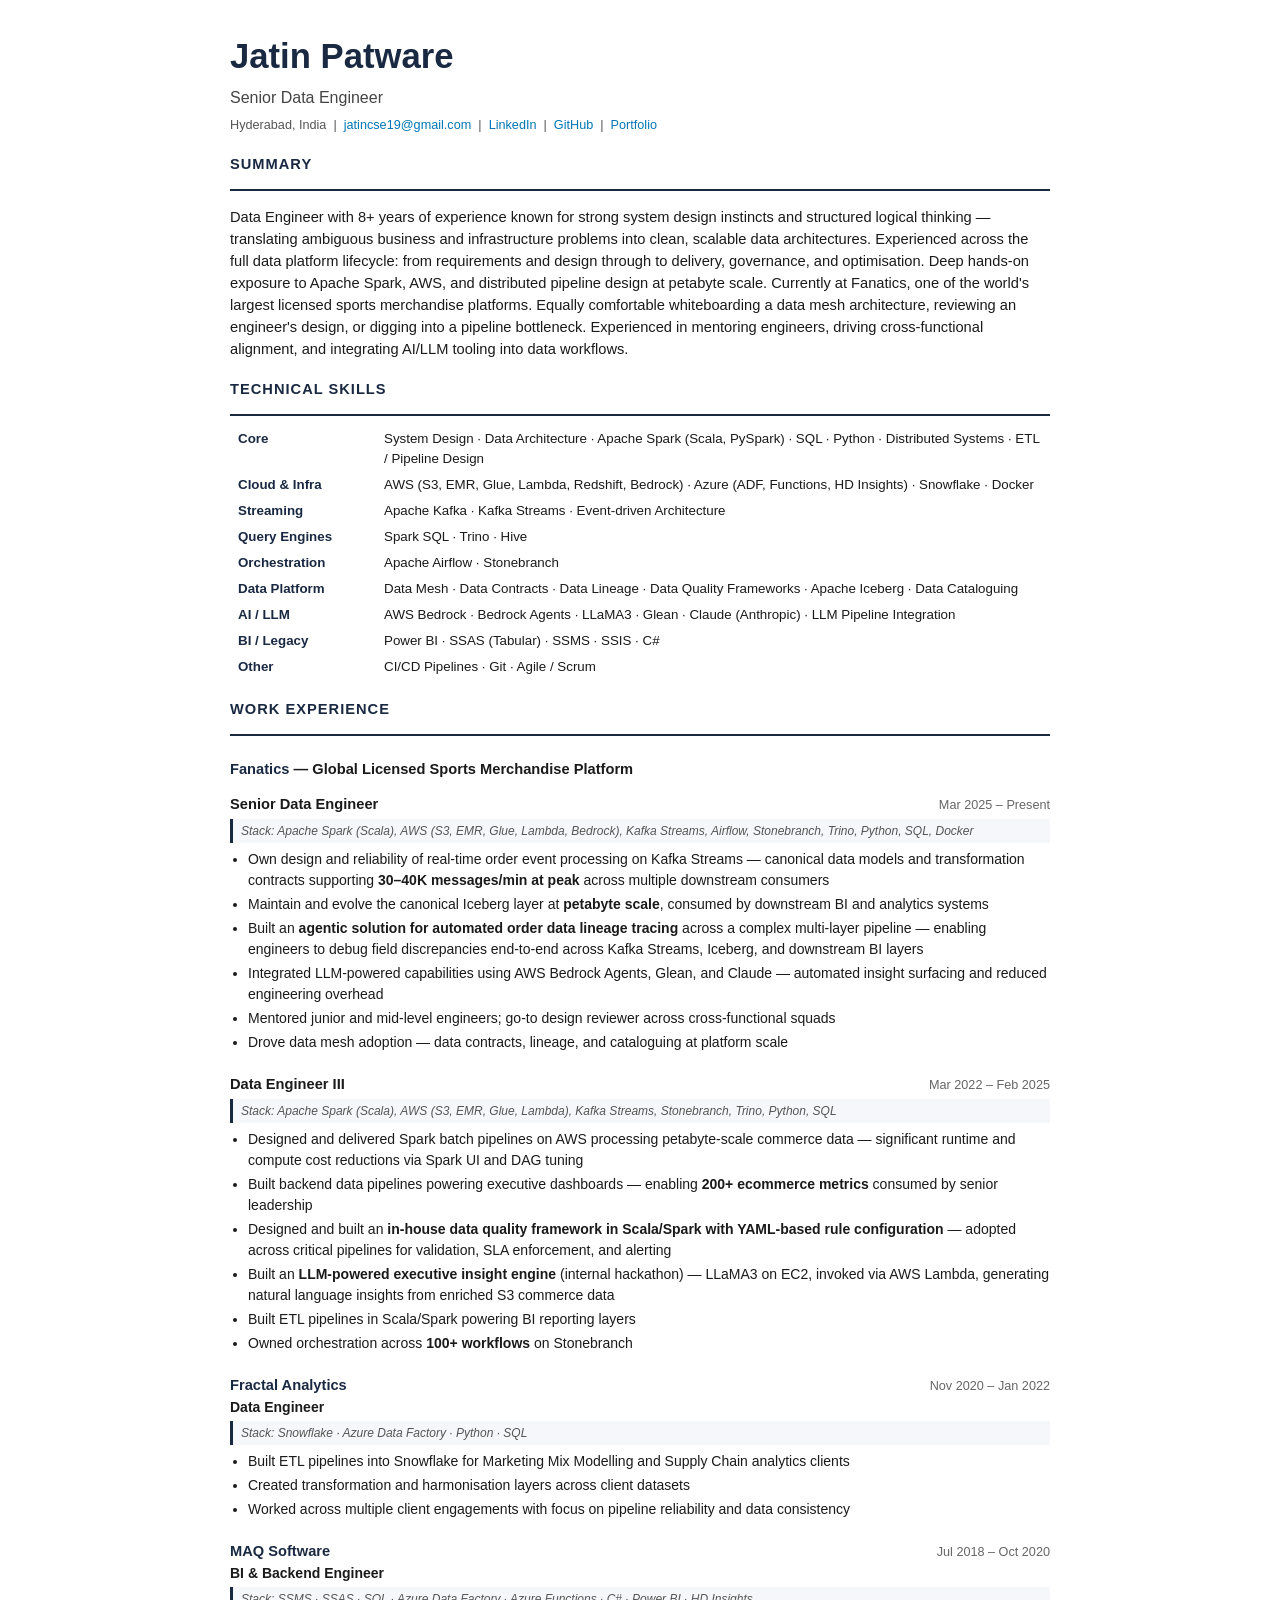
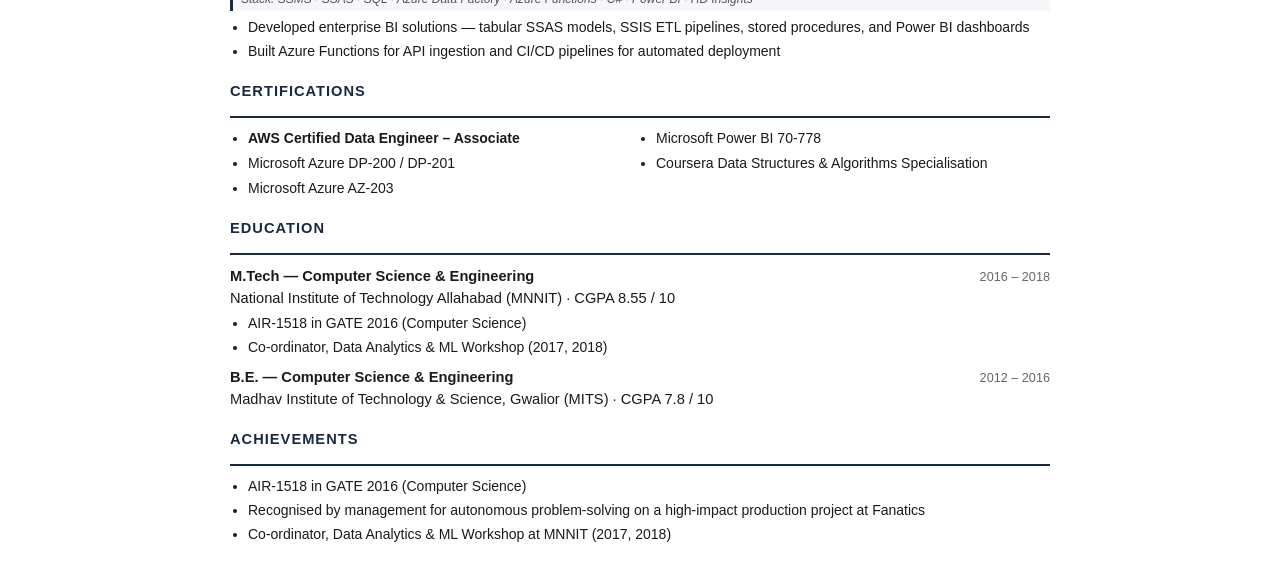
==== resume/resume_print.html @ 41a650df "Add updated resume HTML, PDF and markdown with new bullets 🤖 Generated with [Claude Code](https://cl" ====
<!DOCTYPE html>
<html lang="en">
<head>
<meta charset="UTF-8"/>
<title>Jatin Patware — Senior Data Engineer</title>
<style>
  body { font-family: Calibri, Arial, sans-serif; font-size: 11pt; color: #1a1a1a; max-width: 820px; margin: 0 auto; padding: 30px 40px; line-height: 1.5; }
  h1 { font-size: 26pt; color: #1a2942; margin: 0 0 4px 0; }
  .subtitle { font-size: 12pt; color: #444; margin-bottom: 6px; }
  .contact { font-size: 9.5pt; color: #555; margin-bottom: 18px; }
  .contact a { color: #0077b5; text-decoration: none; }
  hr { border: none; border-top: 2px solid #1a2942; margin: 14px 0 10px 0; }
  h2 { font-size: 11pt; font-weight: 700; color: #1a2942; text-transform: uppercase; letter-spacing: 1px; margin: 18px 0 2px 0; }
  h3 { font-size: 11pt; font-weight: 700; margin: 12px 0 1px 0; color: #1a1a1a; }
  .company { color: #1a2942; font-weight: 600; }
  .role-header { display: flex; justify-content: space-between; align-items: baseline; }
  .date { font-size: 9.5pt; color: #666; white-space: nowrap; }
  .stack { font-size: 9pt; color: #555; font-style: italic; margin: 3px 0 6px 0; background: #f5f7fa; padding: 3px 8px; border-left: 3px solid #1a2942; }
  ul { margin: 4px 0 8px 0; padding-left: 18px; }
  li { margin-bottom: 3px; font-size: 10.5pt; }
  table { width: 100%; border-collapse: collapse; font-size: 10pt; margin-top: 6px; }
  td { padding: 3px 8px; vertical-align: top; }
  td:first-child { font-weight: 600; color: #1a2942; width: 130px; white-space: nowrap; }
  .cert-list { columns: 2; font-size: 10.5pt; }
  .cert-list li { margin-bottom: 4px; }
  @media print {
    body { padding: 20px 30px; }
    a { color: #0077b5 !important; }
  }
</style>
</head>
<body>

<h1>Jatin Patware</h1>
<div class="subtitle">Senior Data Engineer</div>
<div class="contact">
  Hyderabad, India &nbsp;|&nbsp;
  <a href="mailto:jatincse19@gmail.com">jatincse19@gmail.com</a> &nbsp;|&nbsp;
  <a href="https://linkedin.com/in/jatin-patware-b9411183">LinkedIn</a> &nbsp;|&nbsp;
  <a href="https://github.com/jatinpatware">GitHub</a> &nbsp;|&nbsp;
  <a href="https://jatinpatware.github.io">Portfolio</a>
</div>

<h2>Summary</h2><hr/>
<p>Data Engineer with 8+ years of experience known for strong system design instincts and structured logical thinking — translating ambiguous business and infrastructure problems into clean, scalable data architectures. Experienced across the full data platform lifecycle: from requirements and design through to delivery, governance, and optimisation. Deep hands-on exposure to Apache Spark, AWS, and distributed pipeline design at petabyte scale. Currently at Fanatics, one of the world's largest licensed sports merchandise platforms. Equally comfortable whiteboarding a data mesh architecture, reviewing an engineer's design, or digging into a pipeline bottleneck. Experienced in mentoring engineers, driving cross-functional alignment, and integrating AI/LLM tooling into data workflows.</p>

<h2>Technical Skills</h2><hr/>
<table>
  <tr><td>Core</td><td>System Design · Data Architecture · Apache Spark (Scala, PySpark) · SQL · Python · Distributed Systems · ETL / Pipeline Design</td></tr>
  <tr><td>Cloud &amp; Infra</td><td>AWS (S3, EMR, Glue, Lambda, Redshift, Bedrock) · Azure (ADF, Functions, HD Insights) · Snowflake · Docker</td></tr>
  <tr><td>Streaming</td><td>Apache Kafka · Kafka Streams · Event-driven Architecture</td></tr>
  <tr><td>Query Engines</td><td>Spark SQL · Trino · Hive</td></tr>
  <tr><td>Orchestration</td><td>Apache Airflow · Stonebranch</td></tr>
  <tr><td>Data Platform</td><td>Data Mesh · Data Contracts · Data Lineage · Data Quality Frameworks · Apache Iceberg · Data Cataloguing</td></tr>
  <tr><td>AI / LLM</td><td>AWS Bedrock · Bedrock Agents · LLaMA3 · Glean · Claude (Anthropic) · LLM Pipeline Integration</td></tr>
  <tr><td>BI / Legacy</td><td>Power BI · SSAS (Tabular) · SSMS · SSIS · C#</td></tr>
  <tr><td>Other</td><td>CI/CD Pipelines · Git · Agile / Scrum</td></tr>
</table>

<h2>Work Experience</h2><hr/>

<div class="role-header"><h3><span class="company">Fanatics</span> — Global Licensed Sports Merchandise Platform</h3></div>

<div class="role-header"><h3>Senior Data Engineer</h3><span class="date">Mar 2025 – Present</span></div>
<div class="stack">Stack: Apache Spark (Scala), AWS (S3, EMR, Glue, Lambda, Bedrock), Kafka Streams, Airflow, Stonebranch, Trino, Python, SQL, Docker</div>
<ul>
  <li>Own design and reliability of real-time order event processing on Kafka Streams — canonical data models and transformation contracts supporting <strong>30–40K messages/min at peak</strong> across multiple downstream consumers</li>
  <li>Maintain and evolve the canonical Iceberg layer at <strong>petabyte scale</strong>, consumed by downstream BI and analytics systems</li>
  <li>Built an <strong>agentic solution for automated order data lineage tracing</strong> across a complex multi-layer pipeline — enabling engineers to debug field discrepancies end-to-end across Kafka Streams, Iceberg, and downstream BI layers</li>
  <li>Integrated LLM-powered capabilities using AWS Bedrock Agents, Glean, and Claude — automated insight surfacing and reduced engineering overhead</li>
  <li>Mentored junior and mid-level engineers; go-to design reviewer across cross-functional squads</li>
  <li>Drove data mesh adoption — data contracts, lineage, and cataloguing at platform scale</li>
</ul>

<div class="role-header"><h3>Data Engineer III</h3><span class="date">Mar 2022 – Feb 2025</span></div>
<div class="stack">Stack: Apache Spark (Scala), AWS (S3, EMR, Glue, Lambda), Kafka Streams, Stonebranch, Trino, Python, SQL</div>
<ul>
  <li>Designed and delivered Spark batch pipelines on AWS processing petabyte-scale commerce data — significant runtime and compute cost reductions via Spark UI and DAG tuning</li>
  <li>Built backend data pipelines powering executive dashboards — enabling <strong>200+ ecommerce metrics</strong> consumed by senior leadership</li>
  <li>Designed and built an <strong>in-house data quality framework in Scala/Spark with YAML-based rule configuration</strong> — adopted across critical pipelines for validation, SLA enforcement, and alerting</li>
  <li>Built an <strong>LLM-powered executive insight engine</strong> (internal hackathon) — LLaMA3 on EC2, invoked via AWS Lambda, generating natural language insights from enriched S3 commerce data</li>
  <li>Built ETL pipelines in Scala/Spark powering BI reporting layers</li>
  <li>Owned orchestration across <strong>100+ workflows</strong> on Stonebranch</li>
</ul>

<div class="role-header"><h3><span class="company">Fractal Analytics</span></h3><span class="date">Nov 2020 – Jan 2022</span></div>
<div style="font-size:10.5pt; font-weight:600;">Data Engineer</div>
<div class="stack">Stack: Snowflake · Azure Data Factory · Python · SQL</div>
<ul>
  <li>Built ETL pipelines into Snowflake for Marketing Mix Modelling and Supply Chain analytics clients</li>
  <li>Created transformation and harmonisation layers across client datasets</li>
  <li>Worked across multiple client engagements with focus on pipeline reliability and data consistency</li>
</ul>

<div class="role-header"><h3><span class="company">MAQ Software</span></h3><span class="date">Jul 2018 – Oct 2020</span></div>
<div style="font-size:10.5pt; font-weight:600;">BI &amp; Backend Engineer</div>
<div class="stack">Stack: SSMS · SSAS · SQL · Azure Data Factory · Azure Functions · C# · Power BI · HD Insights</div>
<ul>
  <li>Developed enterprise BI solutions — tabular SSAS models, SSIS ETL pipelines, stored procedures, and Power BI dashboards</li>
  <li>Built Azure Functions for API ingestion and CI/CD pipelines for automated deployment</li>
</ul>

<h2>Certifications</h2><hr/>
<ul class="cert-list">
  <li><strong>AWS Certified Data Engineer – Associate</strong></li>
  <li>Microsoft Azure DP-200 / DP-201</li>
  <li>Microsoft Azure AZ-203</li>
  <li>Microsoft Power BI 70-778</li>
  <li>Coursera Data Structures &amp; Algorithms Specialisation</li>
</ul>

<h2>Education</h2><hr/>
<div class="role-header"><strong>M.Tech — Computer Science &amp; Engineering</strong><span class="date">2016 – 2018</span></div>
<div>National Institute of Technology Allahabad (MNNIT) · CGPA 8.55 / 10</div>
<ul>
  <li>AIR-1518 in GATE 2016 (Computer Science)</li>
  <li>Co-ordinator, Data Analytics &amp; ML Workshop (2017, 2018)</li>
</ul>

<div class="role-header"><strong>B.E. — Computer Science &amp; Engineering</strong><span class="date">2012 – 2016</span></div>
<div>Madhav Institute of Technology &amp; Science, Gwalior (MITS) · CGPA 7.8 / 10</div>

<h2>Achievements</h2><hr/>
<ul>
  <li>AIR-1518 in GATE 2016 (Computer Science)</li>
  <li>Recognised by management for autonomous problem-solving on a high-impact production project at Fanatics</li>
  <li>Co-ordinator, Data Analytics &amp; ML Workshop at MNNIT (2017, 2018)</li>
</ul>

</body>
</html>
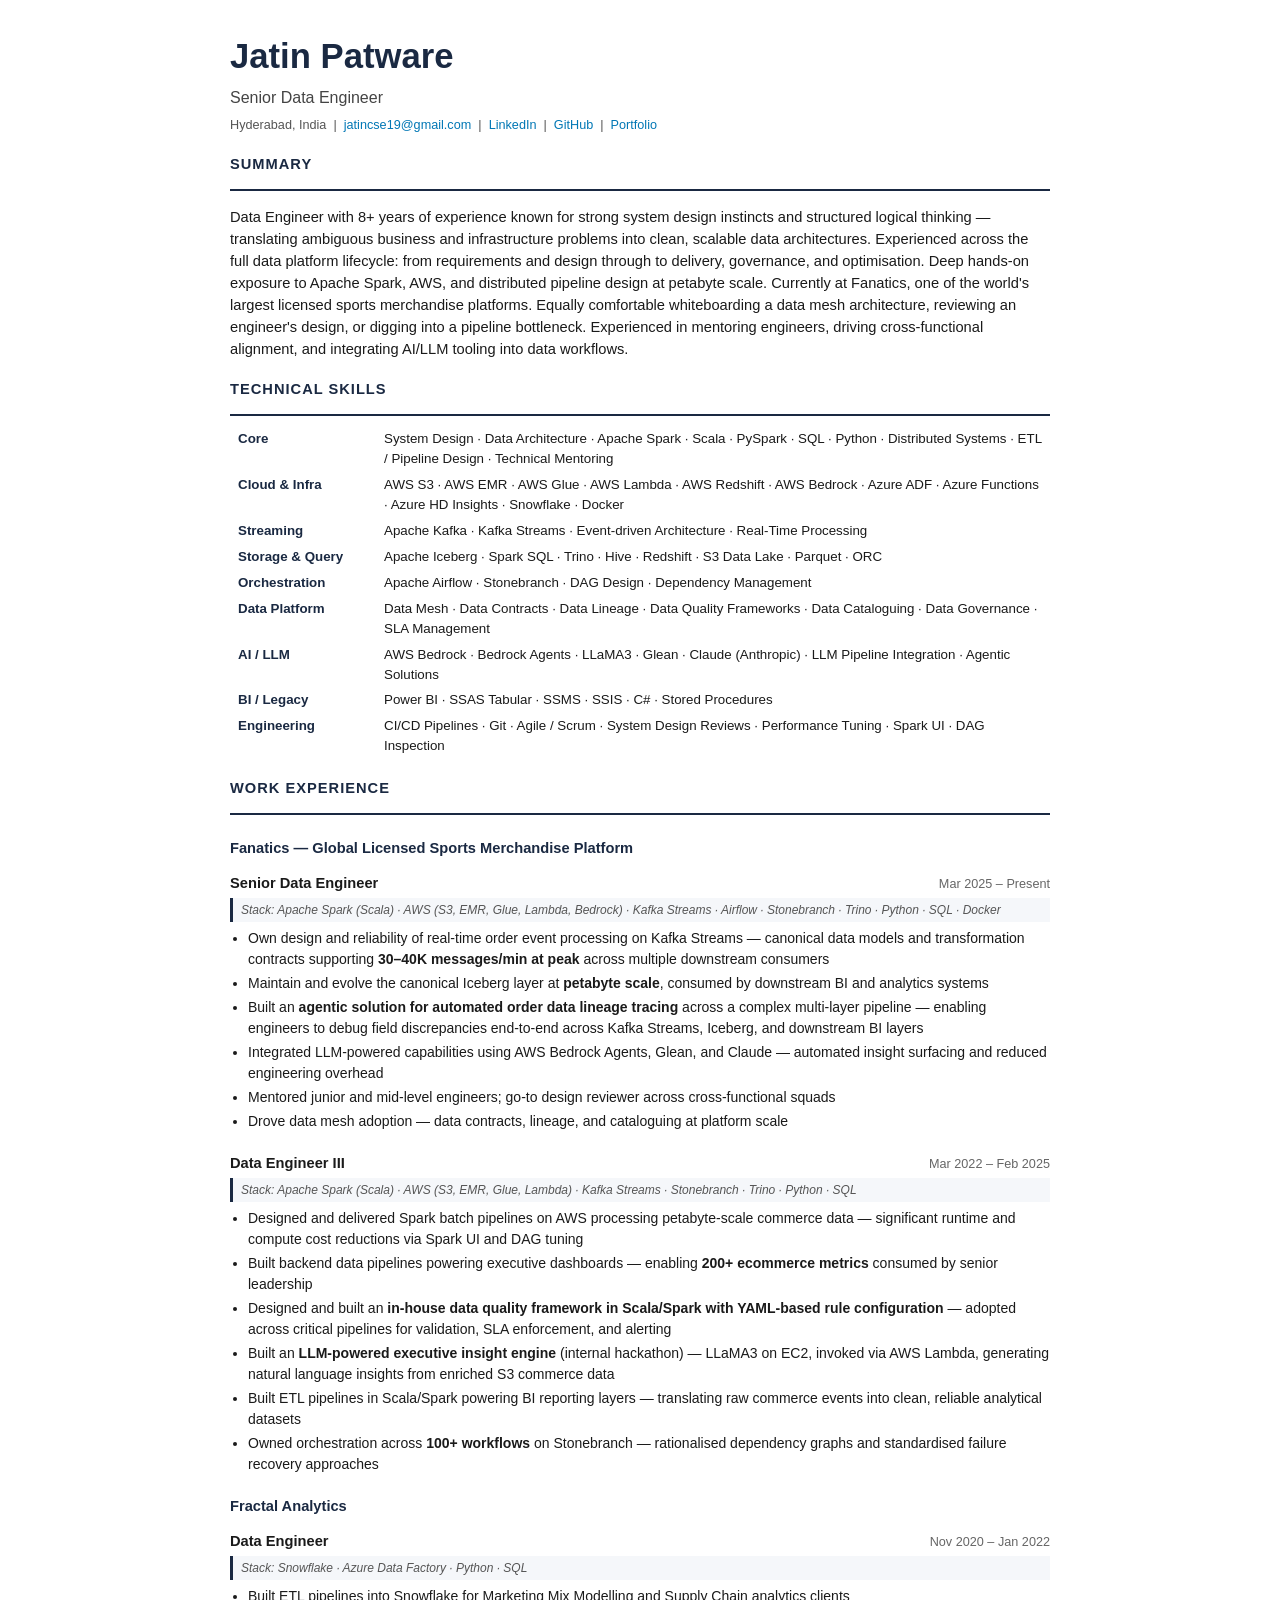
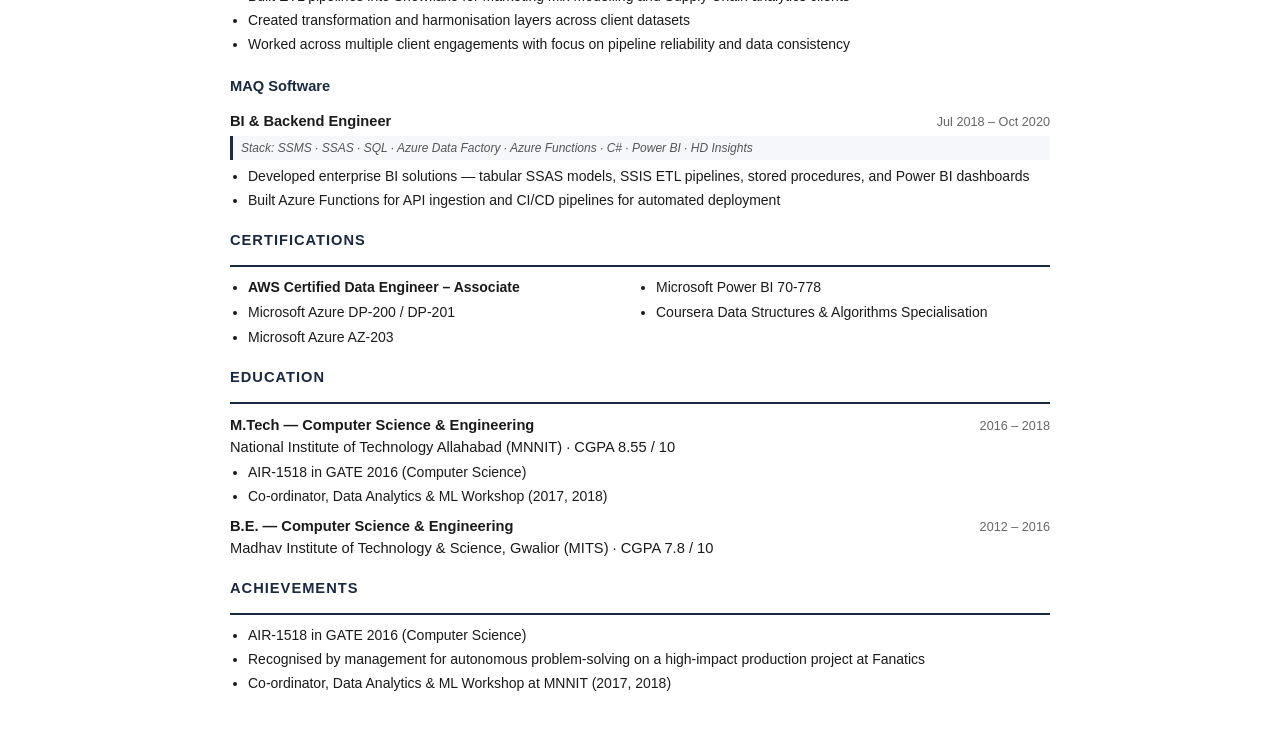
==== commit 07316dbe: "Refactor portfolio to single source of truth via data.js - Add data.js as the single source of truth" ====
--- a/resume/resume_print.html
+++ b/resume/resume_print.html
@@ -31,101 +31,81 @@
 </head>
 <body>
 
-<h1>Jatin Patware</h1>
-<div class="subtitle">Senior Data Engineer</div>
-<div class="contact">
-  Hyderabad, India &nbsp;|&nbsp;
-  <a href="mailto:jatincse19@gmail.com">jatincse19@gmail.com</a> &nbsp;|&nbsp;
-  <a href="https://linkedin.com/in/jatin-patware-b9411183">LinkedIn</a> &nbsp;|&nbsp;
-  <a href="https://github.com/jatinpatware">GitHub</a> &nbsp;|&nbsp;
-  <a href="https://jatinpatware.github.io">Portfolio</a>
-</div>
+<script src="../data.js"></script>
+<script>
+const d = resumeData;
 
-<h2>Summary</h2><hr/>
-<p>Data Engineer with 8+ years of experience known for strong system design instincts and structured logical thinking — translating ambiguous business and infrastructure problems into clean, scalable data architectures. Experienced across the full data platform lifecycle: from requirements and design through to delivery, governance, and optimisation. Deep hands-on exposure to Apache Spark, AWS, and distributed pipeline design at petabyte scale. Currently at Fanatics, one of the world's largest licensed sports merchandise platforms. Equally comfortable whiteboarding a data mesh architecture, reviewing an engineer's design, or digging into a pipeline bottleneck. Experienced in mentoring engineers, driving cross-functional alignment, and integrating AI/LLM tooling into data workflows.</p>
+// Header
+document.write(`
+  <h1>${d.name}</h1>
+  <div class="subtitle">${d.title}</div>
+  <div class="contact">
+    ${d.location} &nbsp;|&nbsp;
+    <a href="mailto:${d.email}">${d.email}</a> &nbsp;|&nbsp;
+    <a href="${d.linkedin}">LinkedIn</a> &nbsp;|&nbsp;
+    <a href="${d.github}">GitHub</a> &nbsp;|&nbsp;
+    <a href="${d.portfolio}">Portfolio</a>
+  </div>
+`);
 
-<h2>Technical Skills</h2><hr/>
-<table>
-  <tr><td>Core</td><td>System Design · Data Architecture · Apache Spark (Scala, PySpark) · SQL · Python · Distributed Systems · ETL / Pipeline Design</td></tr>
-  <tr><td>Cloud &amp; Infra</td><td>AWS (S3, EMR, Glue, Lambda, Redshift, Bedrock) · Azure (ADF, Functions, HD Insights) · Snowflake · Docker</td></tr>
-  <tr><td>Streaming</td><td>Apache Kafka · Kafka Streams · Event-driven Architecture</td></tr>
-  <tr><td>Query Engines</td><td>Spark SQL · Trino · Hive</td></tr>
-  <tr><td>Orchestration</td><td>Apache Airflow · Stonebranch</td></tr>
-  <tr><td>Data Platform</td><td>Data Mesh · Data Contracts · Data Lineage · Data Quality Frameworks · Apache Iceberg · Data Cataloguing</td></tr>
-  <tr><td>AI / LLM</td><td>AWS Bedrock · Bedrock Agents · LLaMA3 · Glean · Claude (Anthropic) · LLM Pipeline Integration</td></tr>
-  <tr><td>BI / Legacy</td><td>Power BI · SSAS (Tabular) · SSMS · SSIS · C#</td></tr>
-  <tr><td>Other</td><td>CI/CD Pipelines · Git · Agile / Scrum</td></tr>
-</table>
+// Summary
+document.write(`<h2>Summary</h2><hr/><p>${d.summary.replace(/\n\s+/g, ' ').trim()}</p>`);
 
-<h2>Work Experience</h2><hr/>
+// Technical Skills
+document.write(`<h2>Technical Skills</h2><hr/><table>`);
+d.skills.forEach(sg => {
+  document.write(`<tr><td>${sg.category}</td><td>${sg.items.join(' · ')}</td></tr>`);
+});
+document.write(`</table>`);
 
-<div class="role-header"><h3><span class="company">Fanatics</span> — Global Licensed Sports Merchandise Platform</h3></div>
+// Experience
+document.write(`<h2>Work Experience</h2><hr/>`);
+d.experience.forEach((exp, ei) => {
+  // Company header only once
+  const companyLabel = exp.companyDesc ? `${exp.company} — ${exp.companyDesc}` : exp.company;
+  document.write(`<div class="role-header"><h3><span class="company">${companyLabel}</span></h3></div>`);
 
-<div class="role-header"><h3>Senior Data Engineer</h3><span class="date">Mar 2025 – Present</span></div>
-<div class="stack">Stack: Apache Spark (Scala), AWS (S3, EMR, Glue, Lambda, Bedrock), Kafka Streams, Airflow, Stonebranch, Trino, Python, SQL, Docker</div>
-<ul>
-  <li>Own design and reliability of real-time order event processing on Kafka Streams — canonical data models and transformation contracts supporting <strong>30–40K messages/min at peak</strong> across multiple downstream consumers</li>
-  <li>Maintain and evolve the canonical Iceberg layer at <strong>petabyte scale</strong>, consumed by downstream BI and analytics systems</li>
-  <li>Built an <strong>agentic solution for automated order data lineage tracing</strong> across a complex multi-layer pipeline — enabling engineers to debug field discrepancies end-to-end across Kafka Streams, Iceberg, and downstream BI layers</li>
-  <li>Integrated LLM-powered capabilities using AWS Bedrock Agents, Glean, and Claude — automated insight surfacing and reduced engineering overhead</li>
-  <li>Mentored junior and mid-level engineers; go-to design reviewer across cross-functional squads</li>
-  <li>Drove data mesh adoption — data contracts, lineage, and cataloguing at platform scale</li>
-</ul>
+  exp.roles.forEach(role => {
+    document.write(`
+      <div class="role-header"><h3>${role.title}</h3><span class="date">${role.period}</span></div>
+      <div class="stack">Stack: ${role.stack}</div>
+      <ul>
+        ${role.bullets.map(b => `<li>${b}</li>`).join('')}
+      </ul>
+    `);
+  });
+});
 
-<div class="role-header"><h3>Data Engineer III</h3><span class="date">Mar 2022 – Feb 2025</span></div>
-<div class="stack">Stack: Apache Spark (Scala), AWS (S3, EMR, Glue, Lambda), Kafka Streams, Stonebranch, Trino, Python, SQL</div>
-<ul>
-  <li>Designed and delivered Spark batch pipelines on AWS processing petabyte-scale commerce data — significant runtime and compute cost reductions via Spark UI and DAG tuning</li>
-  <li>Built backend data pipelines powering executive dashboards — enabling <strong>200+ ecommerce metrics</strong> consumed by senior leadership</li>
-  <li>Designed and built an <strong>in-house data quality framework in Scala/Spark with YAML-based rule configuration</strong> — adopted across critical pipelines for validation, SLA enforcement, and alerting</li>
-  <li>Built an <strong>LLM-powered executive insight engine</strong> (internal hackathon) — LLaMA3 on EC2, invoked via AWS Lambda, generating natural language insights from enriched S3 commerce data</li>
-  <li>Built ETL pipelines in Scala/Spark powering BI reporting layers</li>
-  <li>Owned orchestration across <strong>100+ workflows</strong> on Stonebranch</li>
-</ul>
+// Certifications
+document.write(`<h2>Certifications</h2><hr/><ul class="cert-list">`);
+d.certifications.forEach(c => {
+  if (c.featured) {
+    document.write(`<li><strong>${c.name}</strong></li>`);
+  } else {
+    document.write(`<li>${c.name}</li>`);
+  }
+});
+document.write(`</ul>`);
 
-<div class="role-header"><h3><span class="company">Fractal Analytics</span></h3><span class="date">Nov 2020 – Jan 2022</span></div>
-<div style="font-size:10.5pt; font-weight:600;">Data Engineer</div>
-<div class="stack">Stack: Snowflake · Azure Data Factory · Python · SQL</div>
-<ul>
-  <li>Built ETL pipelines into Snowflake for Marketing Mix Modelling and Supply Chain analytics clients</li>
-  <li>Created transformation and harmonisation layers across client datasets</li>
-  <li>Worked across multiple client engagements with focus on pipeline reliability and data consistency</li>
-</ul>
+// Education
+document.write(`<h2>Education</h2><hr/>`);
+d.education.forEach(e => {
+  document.write(`
+    <div class="role-header"><strong>${e.degree}</strong><span class="date">${e.period}</span></div>
+    <div>${e.school} · CGPA ${e.cgpa}</div>
+  `);
+  if (e.notes && e.notes.length) {
+    document.write(`<ul>${e.notes.map(n => `<li>${n}</li>`).join('')}</ul>`);
+  }
+});
 
-<div class="role-header"><h3><span class="company">MAQ Software</span></h3><span class="date">Jul 2018 – Oct 2020</span></div>
-<div style="font-size:10.5pt; font-weight:600;">BI &amp; Backend Engineer</div>
-<div class="stack">Stack: SSMS · SSAS · SQL · Azure Data Factory · Azure Functions · C# · Power BI · HD Insights</div>
-<ul>
-  <li>Developed enterprise BI solutions — tabular SSAS models, SSIS ETL pipelines, stored procedures, and Power BI dashboards</li>
-  <li>Built Azure Functions for API ingestion and CI/CD pipelines for automated deployment</li>
-</ul>
-
-<h2>Certifications</h2><hr/>
-<ul class="cert-list">
-  <li><strong>AWS Certified Data Engineer – Associate</strong></li>
-  <li>Microsoft Azure DP-200 / DP-201</li>
-  <li>Microsoft Azure AZ-203</li>
-  <li>Microsoft Power BI 70-778</li>
-  <li>Coursera Data Structures &amp; Algorithms Specialisation</li>
-</ul>
-
-<h2>Education</h2><hr/>
-<div class="role-header"><strong>M.Tech — Computer Science &amp; Engineering</strong><span class="date">2016 – 2018</span></div>
-<div>National Institute of Technology Allahabad (MNNIT) · CGPA 8.55 / 10</div>
-<ul>
-  <li>AIR-1518 in GATE 2016 (Computer Science)</li>
-  <li>Co-ordinator, Data Analytics &amp; ML Workshop (2017, 2018)</li>
-</ul>
-
-<div class="role-header"><strong>B.E. — Computer Science &amp; Engineering</strong><span class="date">2012 – 2016</span></div>
-<div>Madhav Institute of Technology &amp; Science, Gwalior (MITS) · CGPA 7.8 / 10</div>
-
-<h2>Achievements</h2><hr/>
-<ul>
-  <li>AIR-1518 in GATE 2016 (Computer Science)</li>
-  <li>Recognised by management for autonomous problem-solving on a high-impact production project at Fanatics</li>
-  <li>Co-ordinator, Data Analytics &amp; ML Workshop at MNNIT (2017, 2018)</li>
-</ul>
+// Achievements
+document.write(`<h2>Achievements</h2><hr/><ul>`);
+d.achievements.forEach(a => {
+  document.write(`<li>${a}</li>`);
+});
+document.write(`</ul>`);
+</script>
 
 </body>
 </html>
